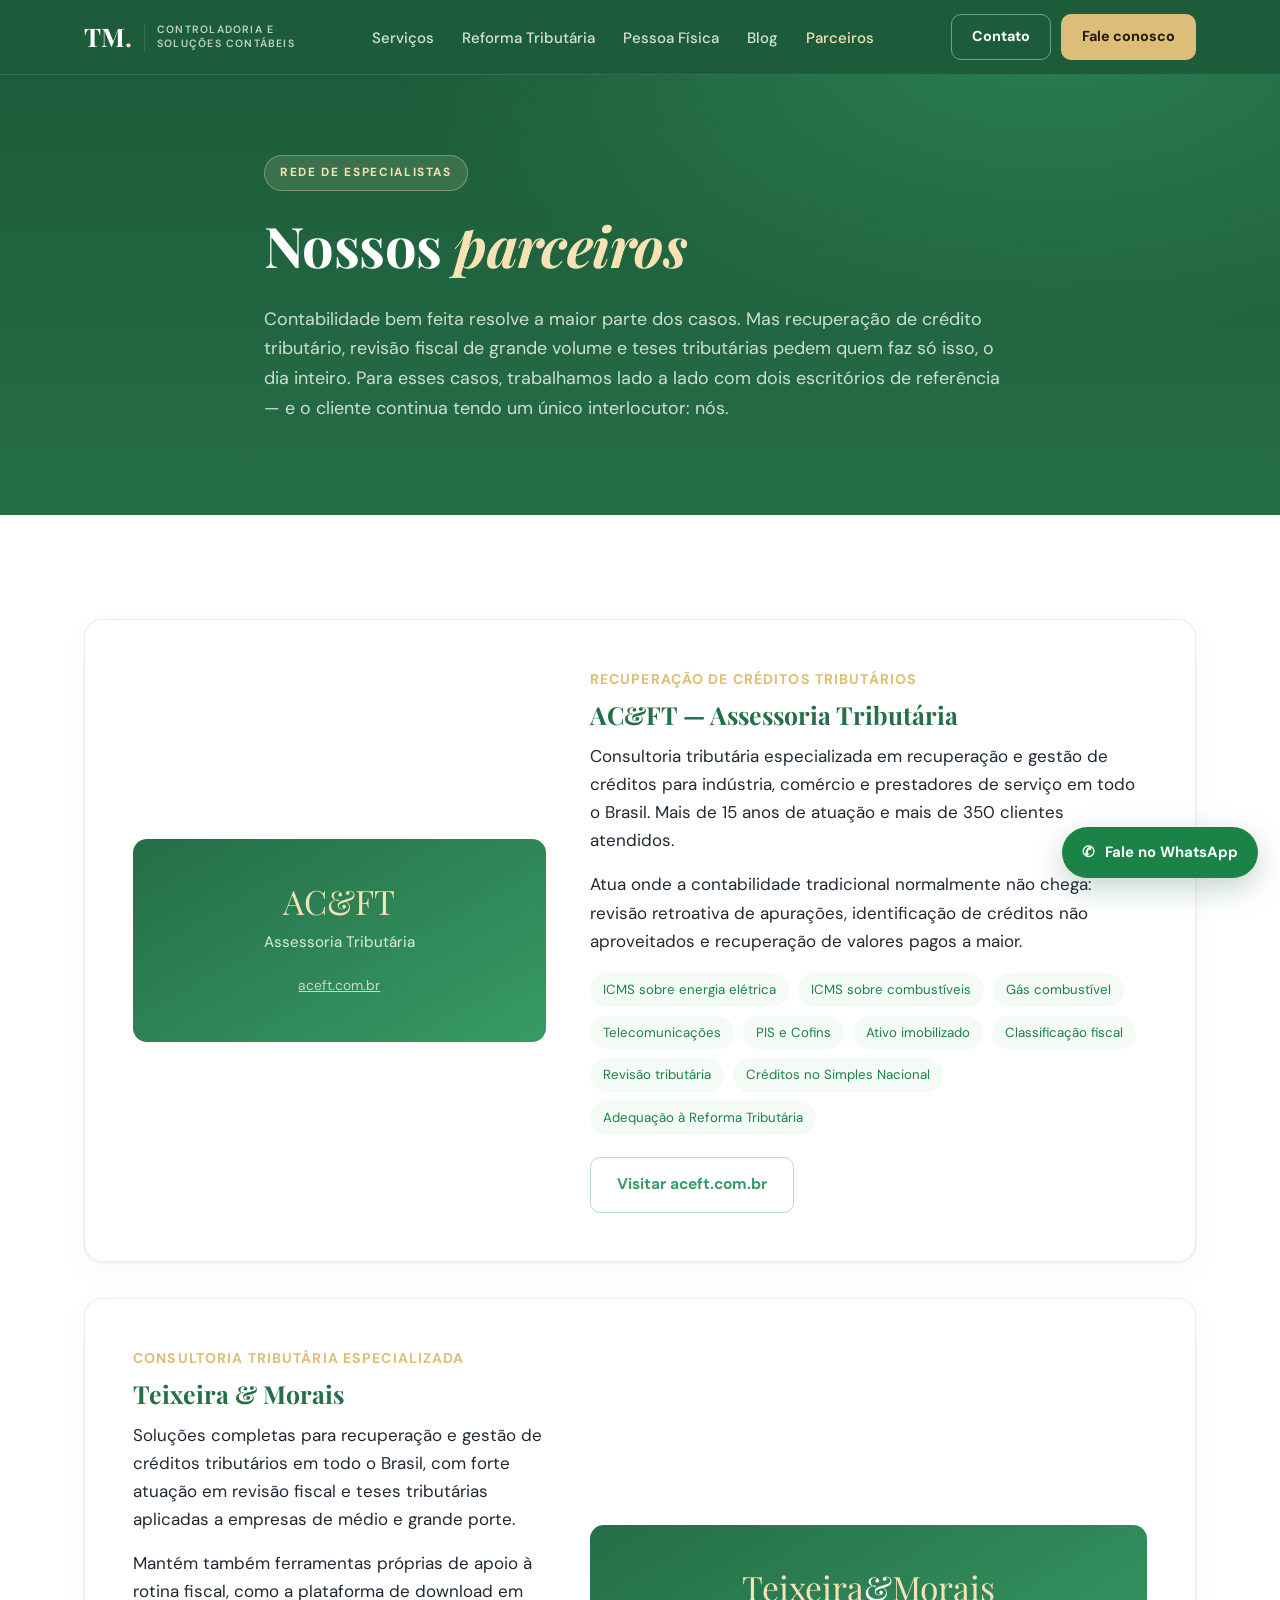
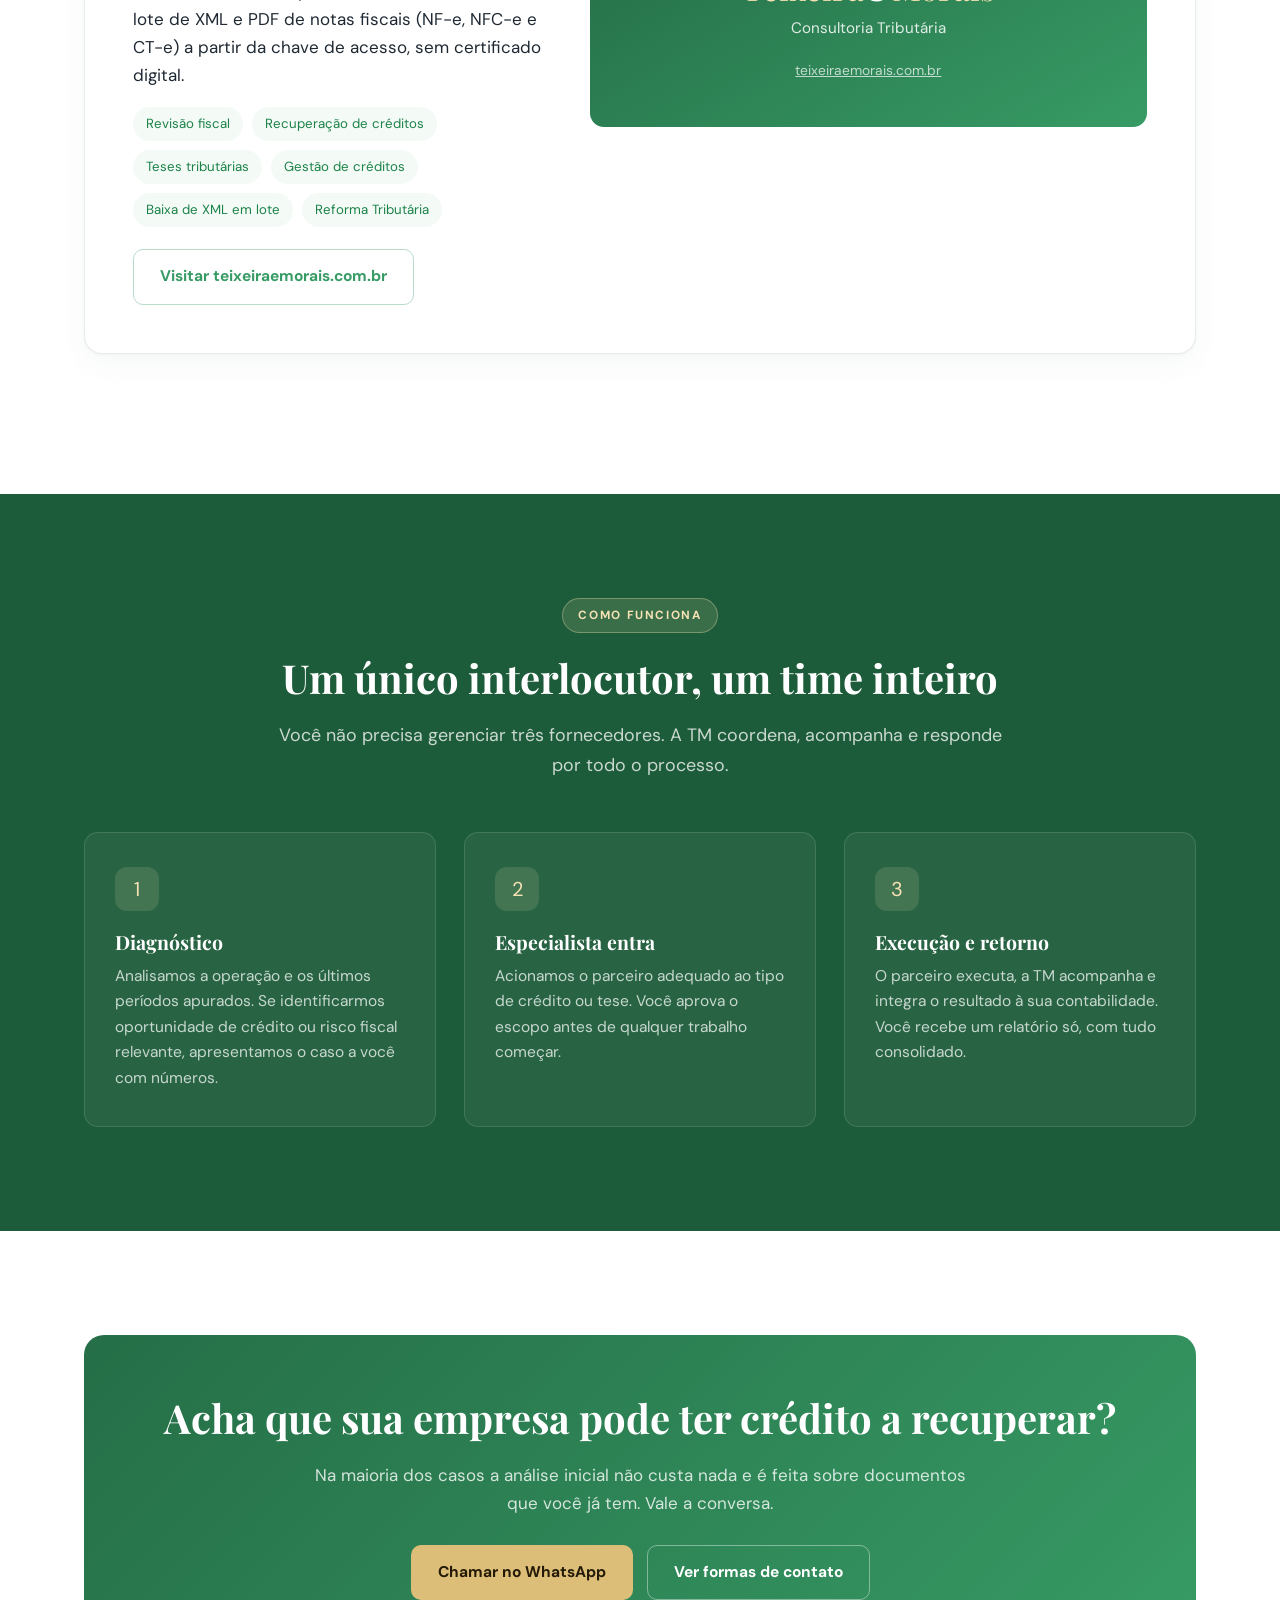
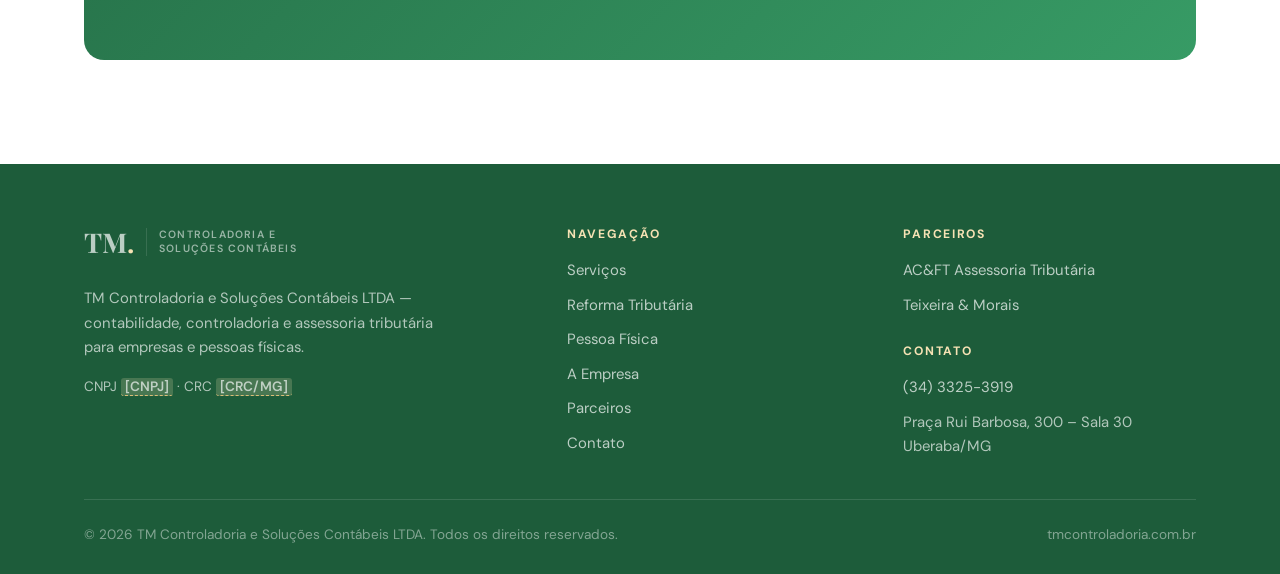
==== parceiros.html @ 01fd18ff "Site TM Controladoria com blog e 5 posts iniciais Co-Authored-By: Claude Opus 5.5 <noreply@anthropic" ====
<!DOCTYPE html>
<html lang="pt-BR">
<head>
<meta charset="utf-8">
<meta name="viewport" content="width=device-width, initial-scale=1">
<title>Parceiros | TM Controladoria e Soluções Contábeis</title>
<meta name="description" content="Parceiros da TM Controladoria e Soluções Contábeis, de Uberaba-MG: AC&FT Assessoria Tributária e Teixeira & Morais — especialistas em recuperação e gestão de créditos tributários.">
<meta name="theme-color" content="#1D5C3A">
<link rel="canonical" href="https://tmcontroladoria.com.br/parceiros.html">

<meta property="og:type" content="website">
<meta property="og:title" content="Parceiros | TM Controladoria e Soluções Contábeis">
<meta property="og:description" content="Rede de especialistas em recuperação de crédito tributário e consultoria fiscal.">
<meta property="og:locale" content="pt_BR">

<link rel="preconnect" href="https://fonts.googleapis.com">
<link rel="preconnect" href="https://fonts.gstatic.com" crossorigin>
<link href="https://fonts.googleapis.com/css2?family=DM+Sans:ital,opsz,wght@0,9..40,400;0,9..40,500;0,9..40,700;1,9..40,400&family=Playfair+Display:ital,wght@0,600;0,700;1,600&display=swap" rel="stylesheet">
<link rel="stylesheet" href="styles.css">
<link rel="stylesheet" href="blog.css">
<link rel="alternate" type="application/rss+xml" title="Blog TM Controladoria" href="feed.xml">
</head>
<body>

<header class="site-header">
  <div class="wrap nav">
    <a class="brand" href="index.html" aria-label="TM Controladoria e Soluções Contábeis"><span class="brand-mark">TM<span>.</span></span><span class="brand-name">Controladoria e<br>Soluções Contábeis</span></a>
    <button class="nav-toggle" id="navToggle" aria-label="Abrir menu" aria-expanded="false">☰</button>
    <ul class="nav-links" id="navLinks">
      <li><a href="index.html#servicos">Serviços</a></li>
      <li><a href="index.html#reforma">Reforma Tributária</a></li>
      <li><a href="index.html#pessoa-fisica">Pessoa Física</a></li>
      <li><a href="blog/">Blog</a></li>
      <li><a href="parceiros.html" class="is-active">Parceiros</a></li>
      <li class="nav-only-mobile"><a href="index.html#contato">Contato</a></li>
      <li class="nav-only-mobile nav-menu-cta"><a class="btn btn--gold" href="https://wa.me/553433253919" target="_blank" rel="noopener">Falar no WhatsApp</a></li>
    </ul>
    <div class="nav-cta">
      <a class="btn btn--ghost" href="index.html#contato">Contato</a>
      <a class="btn btn--gold" href="https://wa.me/553433253919" target="_blank" rel="noopener">Fale conosco</a>
    </div>
  </div>
</header>

<!-- ================= HERO ================= -->
<section class="hero" style="padding:80px 0 76px">
  <div class="wrap" style="max-width:800px">
    <span class="eyebrow">Rede de especialistas</span>
    <h1>Nossos <em>parceiros</em></h1>
    <p class="lead lead--light">Contabilidade bem feita resolve a maior parte dos casos. Mas recuperação de crédito tributário, revisão fiscal de grande volume e teses tributárias pedem quem faz só isso, o dia inteiro. Para esses casos, trabalhamos lado a lado com dois escritórios de referência — e o cliente continua tendo um único interlocutor: nós.</p>
  </div>
</section>

<!-- ================= PARCEIROS ================= -->
<section class="section">
  <div class="wrap">

    <!-- AC&FT -->
    <article class="partner">
      <div class="partner-media">
        <div class="mark">AC&amp;FT</div>
        <p style="color:rgba(255,255,255,.85);font-size:.95rem;margin-bottom:14px">Assessoria Tributária</p>
        <a class="url" href="https://aceft.com.br" target="_blank" rel="noopener">aceft.com.br</a>
      </div>
      <div>
        <p class="tagline">Recuperação de créditos tributários</p>
        <h3>AC&amp;FT — Assessoria Tributária</h3>
        <p>Consultoria tributária especializada em recuperação e gestão de créditos para indústria, comércio e prestadores de serviço em todo o Brasil. Mais de 15 anos de atuação e mais de 350 clientes atendidos.</p>
        <p>Atua onde a contabilidade tradicional normalmente não chega: revisão retroativa de apurações, identificação de créditos não aproveitados e recuperação de valores pagos a maior.</p>
        <ul class="tags">
          <li>ICMS sobre energia elétrica</li>
          <li>ICMS sobre combustíveis</li>
          <li>Gás combustível</li>
          <li>Telecomunicações</li>
          <li>PIS e Cofins</li>
          <li>Ativo imobilizado</li>
          <li>Classificação fiscal</li>
          <li>Revisão tributária</li>
          <li>Créditos no Simples Nacional</li>
          <li>Adequação à Reforma Tributária</li>
        </ul>
        <a class="btn btn--outline" href="https://aceft.com.br" target="_blank" rel="noopener">Visitar aceft.com.br</a>
      </div>
    </article>

    <!-- Teixeira & Morais -->
    <article class="partner">
      <div class="partner-media">
        <div class="mark">Teixeira<span style="color:#fff">&amp;</span>Morais</div>
        <p style="color:rgba(255,255,255,.85);font-size:.95rem;margin-bottom:14px">Consultoria Tributária</p>
        <a class="url" href="https://teixeiraemorais.com.br" target="_blank" rel="noopener">teixeiraemorais.com.br</a>
      </div>
      <div>
        <p class="tagline">Consultoria tributária especializada</p>
        <h3>Teixeira &amp; Morais</h3>
        <p>Soluções completas para recuperação e gestão de créditos tributários em todo o Brasil, com forte atuação em revisão fiscal e teses tributárias aplicadas a empresas de médio e grande porte.</p>
        <p>Mantém também ferramentas próprias de apoio à rotina fiscal, como a plataforma de download em lote de XML e PDF de notas fiscais (NF-e, NFC-e e CT-e) a partir da chave de acesso, sem certificado digital.</p>
        <ul class="tags">
          <li>Revisão fiscal</li>
          <li>Recuperação de créditos</li>
          <li>Teses tributárias</li>
          <li>Gestão de créditos</li>
          <li>Baixa de XML em lote</li>
          <li>Reforma Tributária</li>
        </ul>
        <a class="btn btn--outline" href="https://teixeiraemorais.com.br" target="_blank" rel="noopener">Visitar teixeiraemorais.com.br</a>
      </div>
    </article>

  </div>
</section>

<!-- ================= COMO FUNCIONA ================= -->
<section class="section dark">
  <div class="wrap">
    <div class="center">
      <span class="eyebrow">Como funciona</span>
      <h2>Um único interlocutor, um time inteiro</h2>
      <p class="lead lead--light">Você não precisa gerenciar três fornecedores. A TM coordena, acompanha e responde por todo o processo.</p>
    </div>

    <div class="grid grid-3" style="margin-top:52px">
      <article class="card">
        <div class="card-icon">1</div>
        <h3>Diagnóstico</h3>
        <p>Analisamos a operação e os últimos períodos apurados. Se identificarmos oportunidade de crédito ou risco fiscal relevante, apresentamos o caso a você com números.</p>
      </article>
      <article class="card">
        <div class="card-icon">2</div>
        <h3>Especialista entra</h3>
        <p>Acionamos o parceiro adequado ao tipo de crédito ou tese. Você aprova o escopo antes de qualquer trabalho começar.</p>
      </article>
      <article class="card">
        <div class="card-icon">3</div>
        <h3>Execução e retorno</h3>
        <p>O parceiro executa, a TM acompanha e integra o resultado à sua contabilidade. Você recebe um relatório só, com tudo consolidado.</p>
      </article>
    </div>
  </div>
</section>

<!-- ================= CTA ================= -->
<section class="section">
  <div class="wrap">
    <div class="cta">
      <h2>Acha que sua empresa pode ter crédito a recuperar?</h2>
      <p>Na maioria dos casos a análise inicial não custa nada e é feita sobre documentos que você já tem. Vale a conversa.</p>
      <div class="cta-actions">
        <a class="btn btn--gold" href="https://wa.me/553433253919" target="_blank" rel="noopener">Chamar no WhatsApp</a>
        <a class="btn btn--ghost" href="index.html#contato">Ver formas de contato</a>
      </div>
    </div>
  </div>
</section>

<!-- ================= RODAPÉ ================= -->
<footer class="site-footer">
  <div class="wrap">
    <div class="footer-grid">
      <div>
        <a class="brand brand--footer" href="index.html" aria-label="TM Controladoria e Soluções Contábeis"><span class="brand-mark">TM<span>.</span></span><span class="brand-name">Controladoria e<br>Soluções Contábeis</span></a>
        <p style="margin-top:14px;max-width:38ch">TM Controladoria e Soluções Contábeis LTDA — contabilidade, controladoria e assessoria tributária para empresas e pessoas físicas.</p>
        <p style="font-size:.85rem">CNPJ <span class="ph">[CNPJ]</span> · CRC <span class="ph">[CRC/MG]</span></p>
      </div>
      <div>
        <h4>Navegação</h4>
        <ul>
          <li><a href="index.html#servicos">Serviços</a></li>
          <li><a href="index.html#reforma">Reforma Tributária</a></li>
          <li><a href="index.html#pessoa-fisica">Pessoa Física</a></li>
          <li><a href="index.html#sobre">A Empresa</a></li>
          <li><a href="parceiros.html">Parceiros</a></li>
          <li><a href="index.html#contato">Contato</a></li>
        </ul>
      </div>
      <div>
        <h4>Parceiros</h4>
        <ul>
          <li><a href="https://aceft.com.br" target="_blank" rel="noopener">AC&amp;FT Assessoria Tributária</a></li>
          <li><a href="https://teixeiraemorais.com.br" target="_blank" rel="noopener">Teixeira &amp; Morais</a></li>
        </ul>
        <h4 style="margin-top:28px">Contato</h4>
        <ul>
          <li><a href="https://wa.me/553433253919" target="_blank" rel="noopener">(34) 3325-3919</a></li>
          <li>Praça Rui Barbosa, 300 – Sala 30<br>Uberaba/MG</li>
        </ul>
      </div>
    </div>
    <div class="footer-bottom">
      <span>© <span id="ano">2026</span> TM Controladoria e Soluções Contábeis LTDA. Todos os direitos reservados.</span>
      <span>tmcontroladoria.com.br</span>
    </div>
  </div>
</footer>

<a class="wa" href="https://wa.me/553433253919" target="_blank" rel="noopener" aria-label="Fale no WhatsApp">✆ <span>Fale no WhatsApp</span></a>

<script>
  document.getElementById('ano').textContent = new Date().getFullYear();
  var t = document.getElementById('navToggle'), n = document.getElementById('navLinks');
  t.addEventListener('click', function () {
    var open = n.classList.toggle('is-open');
    t.setAttribute('aria-expanded', open);
  });
  n.addEventListener('click', function (e) {
    if (e.target.tagName === 'A') n.classList.remove('is-open');
  });
</script>
</body>
</html>
---- styles.css ----
/* ==========================================================================
   TM Controladoria e Soluções Contábeis — folha de estilos
   Paleta e tipografia alinhadas ao padrão Teixeira & Morais
   ========================================================================== */

:root{
  /* Verdes */
  --green-950:#1D5C3A;
  --green-900:#256E47;
  --green-800:#2C8153;
  --green-700:#379B65;
  --green-500:#4CC781;
  --green-cta:#1B8248;
  --mint-200:#C6F2D5;
  --mint-50:#F4FAF6;
  --mint-25:#FBFDFC;

  /* Dourados */
  --gold-400:#F6E2B4;
  --gold-600:#DCBE78;

  /* Neutros */
  --ink:#1F2933;
  --slate:#5B6B7B;
  --line:rgba(255,255,255,.12);
  --line-dark:rgba(31,41,51,.09);
  --white:#ffffff;

  --serif:"Playfair Display",Georgia,"Times New Roman",serif;
  --sans:"DM Sans",-apple-system,BlinkMacSystemFont,"Segoe UI",Roboto,Helvetica,Arial,sans-serif;

  --wrap:1160px;
  --radius:14px;
  --shadow:0 1px 2px rgba(29,92,58,.04), 0 10px 28px rgba(29,92,58,.045);
}

*,*::before,*::after{box-sizing:border-box}
html{scroll-behavior:smooth;scroll-padding-top:84px;-webkit-text-size-adjust:100%}
body{
  margin:0;
  font-family:var(--sans);
  font-size:17px;
  line-height:1.65;
  color:var(--ink);
  background:var(--white);
  overflow-x:hidden;
}
img{max-width:100%;height:auto;display:block}
a{color:inherit}

h1,h2,h3,h4{font-family:var(--serif);font-weight:700;line-height:1.15;margin:0 0 .5em}
h1{font-size:clamp(2.1rem,5vw,3.5rem);letter-spacing:-.01em}
h2{font-size:clamp(1.7rem,3.4vw,2.5rem)}
h3{font-size:1.22rem}
p{margin:0 0 1rem}

.wrap{width:100%;max-width:var(--wrap);margin:0 auto;padding:0 24px}
.section{padding:104px 0}
.section--tight{padding:72px 0}
.center{text-align:center}
.lead{font-size:1.12rem;color:var(--slate);max-width:62ch}
.lead--light{color:rgba(255,255,255,.78)}
.center .lead{margin-left:auto;margin-right:auto}

/* --- Eyebrow / tag ------------------------------------------------------ */
.eyebrow{
  display:inline-block;font-size:.74rem;font-weight:700;letter-spacing:.14em;
  text-transform:uppercase;padding:7px 15px;border-radius:999px;
  background:rgba(246,226,180,.13);color:var(--gold-400);
  border:1px solid rgba(246,226,180,.34);margin-bottom:22px;
}
.eyebrow--dark{background:var(--mint-50);color:var(--green-700);border-color:rgba(55,155,101,.22)}

/* --- Botões ------------------------------------------------------------- */
.btn{
  display:inline-flex;align-items:center;justify-content:center;gap:8px;
  font-family:var(--sans);font-size:.97rem;font-weight:700;
  padding:14px 26px;border-radius:10px;border:1px solid transparent;
  text-decoration:none;cursor:pointer;transition:transform .15s ease,background .2s ease,color .2s ease;
}
.btn:hover{transform:translateY(-2px)}
.btn--gold{background:var(--gold-600);color:#241a08}
.btn--gold:hover{background:var(--gold-400)}
.btn--green{background:var(--green-cta);color:#fff}
.btn--green:hover{background:#43c67b}
.btn--ghost{border-color:rgba(255,255,255,.4);color:#fff}
.btn--ghost:hover{background:rgba(255,255,255,.09)}
.btn--outline{border-color:rgba(55,155,101,.35);color:var(--green-700)}
.btn--outline:hover{background:var(--mint-50)}

/* --- Cabeçalho ---------------------------------------------------------- */
.site-header{
  position:sticky;top:0;z-index:60;background:var(--green-950);
  border-bottom:1px solid var(--line);
}
.nav{display:flex;align-items:center;justify-content:space-between;height:74px;gap:24px}
.brand{
  display:inline-flex;align-items:center;gap:12px;text-decoration:none;color:#fff;
}
.brand-mark{
  font-family:var(--serif);font-size:1.6rem;font-weight:700;line-height:1;white-space:nowrap;
}
.brand-mark span{color:var(--gold-400)}
.brand-name{
  font-family:var(--sans);font-size:.66rem;font-weight:600;letter-spacing:.115em;
  text-transform:uppercase;color:rgba(255,255,255,.72);line-height:1.32;
  padding-left:12px;border-left:1px solid var(--line);
}
.brand:hover .brand-name{color:var(--gold-400)}
.brand--footer{margin-bottom:16px}
.brand--footer .brand-mark{font-size:1.7rem}
.brand--footer .brand-name{color:rgba(255,255,255,.55)}
.nav-links{display:flex;align-items:center;gap:28px;list-style:none;margin:0;padding:0}
.nav-links a{color:rgba(255,255,255,.82);text-decoration:none;font-size:.94rem;font-weight:500;transition:color .18s}
.nav-links a:hover,.nav-links a.is-active{color:var(--gold-400)}
.nav-cta{display:flex;gap:10px;align-items:center}
.nav-cta .btn{padding:10px 20px;font-size:.9rem}
.nav-only-mobile{display:none}
.nav-toggle{display:none;background:none;border:1px solid var(--line);border-radius:8px;color:#fff;padding:9px 12px;font-size:1.1rem;cursor:pointer;line-height:1}

/* --- Hero --------------------------------------------------------------- */
.hero{
  background:
    radial-gradient(1100px 500px at 82% -10%,rgba(55,155,101,.55),transparent 60%),
    linear-gradient(180deg,var(--green-950) 0%,var(--green-900) 100%);
  color:#fff;padding:96px 0 104px;position:relative;
}
.hero h1{color:#fff}
.hero h1 em{font-style:italic;color:var(--gold-400)}
.hero-grid{display:grid;grid-template-columns:1.05fr .95fr;gap:56px;align-items:center}
.hero ul{list-style:none;margin:26px 0 32px;padding:0;display:grid;gap:12px}
.hero ul li{padding-left:30px;position:relative;color:rgba(255,255,255,.86);font-size:1rem}
.hero ul li::before{content:"✓";position:absolute;left:0;top:-1px;color:var(--gold-400);font-weight:700}
.hero-actions{display:flex;flex-wrap:wrap;gap:14px}

.hero-card{
  background:rgba(255,255,255,.045);border:1px solid var(--line);
  border-radius:18px;padding:30px;backdrop-filter:blur(6px);
}
.hero-card h3{color:#fff;font-size:1.16rem;margin-bottom:6px}
.hero-card p{color:rgba(255,255,255,.72);font-size:.95rem}
.hero-card .stat-row{display:grid;grid-template-columns:repeat(2,1fr);gap:18px;margin-top:24px;padding-top:24px;border-top:1px solid var(--line)}
.hero-card .stat b{display:block;font-family:var(--serif);font-size:1.75rem;color:var(--gold-400);line-height:1.1}
.hero-card .stat span{font-size:.83rem;color:rgba(255,255,255,.62)}

/* --- Faixa de aviso ----------------------------------------------------- */
.alertbar{background:var(--gold-600);color:#241a08}
.alertbar .wrap{display:flex;align-items:center;justify-content:center;gap:12px;flex-wrap:wrap;padding-top:14px;padding-bottom:14px;text-align:center}
.alertbar strong{font-weight:700}
.alertbar p{margin:0;font-size:.95rem}
.alertbar a{color:#241a08;font-weight:700}

/* --- Cards -------------------------------------------------------------- */
.grid{display:grid;gap:28px}
.grid > *{min-width:0}
.grid-3{grid-template-columns:repeat(3,1fr)}
.grid-2{grid-template-columns:repeat(2,1fr)}
.grid-4{grid-template-columns:repeat(4,1fr)}

.card{
  background:#fff;border:1px solid var(--line-dark);border-radius:var(--radius);
  padding:34px 30px;box-shadow:var(--shadow);
  transition:border-color .2s ease,box-shadow .2s ease;
}
.card:hover{border-color:rgba(55,155,101,.28);box-shadow:0 2px 4px rgba(29,92,58,.05), 0 16px 36px rgba(29,92,58,.07)}
.card h3{color:var(--green-900)}
.card p{color:var(--slate);font-size:.97rem;margin-bottom:0}
.card ul{margin:16px 0 0;padding:0;list-style:none;display:grid;gap:9px}
.card ul li{position:relative;padding-left:22px;font-size:.94rem;color:var(--slate)}
.card ul li::before{content:"";position:absolute;left:0;top:.62em;width:7px;height:7px;border-radius:50%;background:var(--green-700)}
.card-icon{
  width:44px;height:44px;border-radius:12px;display:grid;place-items:center;
  background:var(--mint-50);color:var(--green-700);font-size:1.25rem;margin-bottom:20px;
  border:0;
}

/* --- Seção escura ------------------------------------------------------- */
.dark{background:var(--green-950);color:#fff}
.dark h2,.dark h3{color:#fff}
.dark p{color:rgba(255,255,255,.76)}
.dark .card{background:rgba(255,255,255,.05);border-color:var(--line);box-shadow:none}
.dark .card h3{color:#fff}
.dark .card p,.dark .card ul li{color:rgba(255,255,255,.74)}
.dark .card ul li::before{background:var(--gold-400)}
.dark .card-icon{background:rgba(246,226,180,.13);color:var(--gold-400);border-color:rgba(246,226,180,.3)}

.soft{background:var(--mint-25)}

/* --- Linha do tempo ----------------------------------------------------- */
.timeline{display:grid;grid-template-columns:repeat(4,1fr);gap:0;margin-top:44px}
.tl-item{padding:0 20px;border-left:2px solid rgba(246,226,180,.28);position:relative}
.tl-item:first-child{padding-left:20px}
.tl-item b{display:block;font-family:var(--serif);font-size:1.5rem;color:var(--gold-400);margin-bottom:6px}
.tl-item p{font-size:.92rem;margin:0;color:rgba(255,255,255,.72)}
.tl-item::before{content:"";position:absolute;left:-7px;top:6px;width:12px;height:12px;border-radius:50%;background:var(--gold-400);border:3px solid var(--green-950)}

/* --- Lista de checagem -------------------------------------------------- */
.checks{list-style:none;margin:24px 0 0;padding:0;display:grid;gap:14px}
.checks li{position:relative;padding-left:32px;color:var(--slate)}
.checks li::before{content:"✓";position:absolute;left:0;top:0;color:var(--green-700);font-weight:700;font-size:1.05rem}
.dark .checks li{color:rgba(255,255,255,.78)}
.dark .checks li::before{color:var(--gold-400)}

/* --- Parceiros ---------------------------------------------------------- */
.partner{
  display:grid;grid-template-columns:1fr 1.35fr;gap:44px;align-items:center;
  background:#fff;border:1px solid var(--line-dark);border-radius:18px;
  padding:48px;box-shadow:var(--shadow);margin-bottom:36px;
}
.partner:nth-child(even) .partner-media{order:2}
.partner-media{
  background:linear-gradient(150deg,var(--green-900),var(--green-700));
  border-radius:14px;padding:44px 32px;color:#fff;text-align:center;
}
.partner-media .mark{font-family:var(--serif);font-size:2.1rem;color:var(--gold-400);line-height:1.1;margin-bottom:10px}
.partner-media .url{font-size:.86rem;color:rgba(255,255,255,.7);word-break:break-all}
.partner h3{color:var(--green-900);font-size:1.55rem}
.partner .tagline{color:var(--gold-600);font-weight:700;font-size:.88rem;letter-spacing:.08em;text-transform:uppercase;margin-bottom:10px}

.tags{display:flex;flex-wrap:wrap;gap:9px;margin:18px 0 22px;padding:0;list-style:none}
.tags li{font-size:.83rem;padding:6px 13px;border-radius:999px;background:var(--mint-50);color:var(--green-cta);border:0}

/* --- CTA final ---------------------------------------------------------- */
.cta{
  background:linear-gradient(135deg,var(--green-900),var(--green-700));
  border-radius:20px;padding:60px 48px;color:#fff;text-align:center;
}
.cta h2{color:#fff}
.cta p{color:rgba(255,255,255,.8);max-width:56ch;margin-left:auto;margin-right:auto}
.cta-actions{display:flex;gap:14px;justify-content:center;flex-wrap:wrap;margin-top:28px}

/* --- Contato ------------------------------------------------------------ */
.contact-grid{display:grid;grid-template-columns:repeat(3,1fr);gap:26px;margin-top:40px}
.contact-grid > *{min-width:0}
.contact-item{text-align:center;min-width:0;padding:32px 22px;border:1px solid var(--line-dark);border-radius:var(--radius);background:#fff;box-shadow:var(--shadow)}
.contact-item .card-icon{margin:0 auto 16px}
.contact-item b{display:block;font-family:var(--serif);font-size:1.05rem;color:var(--green-900);margin-bottom:4px}
.contact-item span{color:var(--slate);font-size:.95rem;overflow-wrap:anywhere}

/* --- Rodapé ------------------------------------------------------------- */
.site-footer{background:var(--green-950);color:rgba(255,255,255,.66);padding:64px 0 28px;font-size:.93rem}
.footer-grid{display:grid;grid-template-columns:1.5fr 1fr 1fr;gap:44px;margin-bottom:40px}
.site-footer h4{font-family:var(--sans);font-size:.76rem;letter-spacing:.14em;text-transform:uppercase;color:var(--gold-400);margin-bottom:16px}
.site-footer ul{list-style:none;margin:0;padding:0;display:grid;gap:10px;overflow-wrap:anywhere}
.site-footer a{color:rgba(255,255,255,.7);text-decoration:none}
.site-footer a:hover{color:var(--gold-400)}
.footer-bottom{border-top:1px solid var(--line);padding-top:24px;display:flex;justify-content:space-between;gap:16px;flex-wrap:wrap;font-size:.85rem;color:rgba(255,255,255,.45)}

/* --- Placeholders visíveis ---------------------------------------------- */
.ph{
  background:rgba(246,226,180,.2);border-bottom:1px dashed var(--gold-600);
  padding:0 4px;border-radius:3px;font-weight:600;color:inherit;
}

/* --- WhatsApp flutuante ------------------------------------------------- */
.wa{
  position:fixed;right:22px;bottom:22px;z-index:70;display:inline-flex;align-items:center;gap:10px;
  background:var(--green-cta);color:#fff;text-decoration:none;font-weight:700;font-size:.93rem;
  padding:13px 20px;border-radius:999px;box-shadow:0 10px 30px rgba(29,92,58,.26);
}
.wa:hover{background:#43c67b}

/* --- Responsivo --------------------------------------------------------- */

/* --- Navegação colapsada (tablet e celular) ----------------------------- */
@media (max-width:900px){
  .nav{height:66px}
  .nav-links,.nav-cta{display:none}
  .nav-toggle{display:block;padding:11px 14px;font-size:1.15rem}
  .nav-links.is-open{
    display:flex;position:absolute;top:66px;left:0;right:0;flex-direction:column;
    align-items:stretch;gap:0;background:var(--green-900);
    border-bottom:1px solid var(--line);padding:6px 20px 20px;
    box-shadow:0 20px 40px rgba(0,0,0,.28);max-height:calc(100vh - 66px);overflow-y:auto;
  }
  .nav-links.is-open li{width:100%;border-bottom:1px solid var(--line)}
  .nav-links.is-open li a{display:block;padding:15px 0;font-size:1rem}
  .nav-links.is-open .nav-only-mobile{display:block}
  .nav-links.is-open .nav-menu-cta{border-bottom:0;padding-top:16px}
  .nav-links.is-open .nav-menu-cta a{display:flex;width:100%;padding:15px 20px;justify-content:center;text-align:center}
  .nav-links .btn--gold{color:#241a08}
  .nav-links .btn--gold:hover{color:#241a08}
  html{scroll-padding-top:76px}
}

/* --- Tablet -------------------------------------------------------------- */
@media (max-width:980px){
  .hero-grid{grid-template-columns:1fr;gap:40px}
  .grid-3,.grid-4{grid-template-columns:repeat(2,1fr)}
  .timeline{grid-template-columns:repeat(2,1fr);gap:28px 0}
  .partner{grid-template-columns:1fr;padding:32px}
  .partner:nth-child(even) .partner-media{order:0}
  .footer-grid{grid-template-columns:1fr 1fr}
}
@media (max-width:760px){
  body{font-size:16px}
  .wrap{padding:0 20px}
  .section{padding:56px 0}
  .section--tight{padding:44px 0}

  /* --- cabeçalho --- */
  .nav{height:66px}
  .brand-mark{font-size:1.4rem}
  .brand-name{font-size:.56rem;padding-left:10px;letter-spacing:.08em}

  /* --- hero --- */
  .hero{padding:56px 0 64px}
  .hero-grid{gap:32px}
  .eyebrow{font-size:.66rem;letter-spacing:.1em;padding:6px 12px;margin-bottom:18px}
  .hero ul{margin:22px 0 26px}
  .hero-actions{flex-direction:column;gap:10px}
  .hero-actions .btn{width:100%}
  .hero-card{padding:24px 20px}
  .hero-card .stat-row{gap:14px;margin-top:20px;padding-top:20px}
  .hero-card .stat b{font-size:1.5rem}

  /* --- blocos --- */
  .grid{gap:18px}
  .grid-2,.grid-3,.grid-4,.contact-grid{grid-template-columns:1fr}
  .card{padding:26px 22px}
  .timeline{grid-template-columns:1fr;gap:22px}
  .tl-item{padding-left:18px}
  .tl-item b{font-size:1.3rem}
  .partner{padding:24px 20px;gap:26px}
  .partner-media{padding:32px 22px}
  .partner-media .mark{font-size:1.7rem}
  .tags li{font-size:.78rem;padding:5px 11px}
  .cta{padding:38px 22px;border-radius:16px}
  .cta-actions{flex-direction:column;gap:10px}
  .cta-actions .btn{width:100%}
  .checks li{padding-left:28px}
  .contact-item{padding:24px 18px}

  /* --- rodapé --- */
  .site-footer{padding:48px 0 96px}
  .footer-grid{grid-template-columns:1fr;gap:30px;margin-bottom:30px}
  .footer-bottom{flex-direction:column;gap:8px}

  /* --- botão flutuante --- */
  .wa{right:16px;bottom:16px;padding:12px 18px;font-size:.88rem}
}

@media (max-width:400px){
  h1{font-size:1.95rem}
  .hero-card{padding:22px 18px}
  .alertbar p{font-size:.88rem}
  .wa span{display:none}
  .wa{padding:15px 16px;font-size:1.05rem}
}


@media (max-width:400px){
  .brand-name{display:none}
}
---- blog.css ----
/* ==========================================================================
   Blog — complementa styles.css (usa as mesmas variáveis do :root)
   ========================================================================== */

/* --- Heros do blog ------------------------------------------------------ */
.hero--blog{padding:76px 0 72px}
.hero--blog h1 em{font-style:italic;color:var(--gold-400)}
.hero--post{padding:64px 0 60px}
.hero--post h1{font-size:clamp(1.9rem,4.2vw,3rem);max-width:22ch}
.wrap--post{max-width:820px}
.breadcrumb{font-size:.85rem;color:rgba(255,255,255,.6);margin-bottom:22px}
.breadcrumb a{color:rgba(255,255,255,.78);text-decoration:none}
.breadcrumb a:hover{color:var(--gold-400)}
.post-byline{font-size:.9rem;color:rgba(255,255,255,.62);margin:22px 0 0}

/* --- Listagem ----------------------------------------------------------- */
.section--blog{padding:56px 0 96px;background:var(--mint-25)}
.chips{display:flex;flex-wrap:wrap;gap:10px;margin-bottom:36px}
.chip{
  display:inline-flex;align-items:center;gap:6px;padding:8px 16px;border-radius:999px;
  font-size:.88rem;font-weight:500;text-decoration:none;color:var(--ink);
  background:#fff;border:1px solid var(--line-dark);transition:background .18s,border-color .18s;
}
.chip small{font-size:.75rem;color:var(--slate)}
.chip:hover{border-color:rgba(55,155,101,.4)}
.chip.is-active{background:var(--green-950);color:#fff;border-color:var(--green-950)}
.chip.is-active small{color:var(--gold-400)}

.post-featured{
  display:block;text-decoration:none;color:#fff;margin-bottom:28px;
  background:linear-gradient(135deg,var(--green-950),var(--green-800));
  border-radius:18px;padding:44px 44px 40px;transition:transform .18s;
}
.post-featured:hover{transform:translateY(-3px)}
.post-featured .post-cat{color:var(--gold-400)}
.post-featured h2{color:#fff;max-width:26ch;margin:12px 0 14px}
.post-featured p{color:rgba(255,255,255,.78);max-width:64ch;font-size:1.05rem}
.post-featured .post-meta{color:rgba(255,255,255,.55)}

.post-grid{display:grid;grid-template-columns:repeat(3,1fr);gap:24px}
.post-card{
  background:#fff;border:1px solid var(--line-dark);border-radius:var(--radius);
  box-shadow:var(--shadow);transition:transform .18s,border-color .18s;
}
.post-card:hover{transform:translateY(-3px);border-color:rgba(55,155,101,.35)}
.post-card a{display:flex;flex-direction:column;height:100%;padding:26px 26px 22px;text-decoration:none;color:inherit}
.post-card h3{font-size:1.18rem;margin:10px 0 10px}
.post-card p{color:var(--slate);font-size:.95rem;flex:1}
.post-cat{font-size:.72rem;font-weight:700;letter-spacing:.12em;text-transform:uppercase;color:var(--green-700)}
.post-meta{font-size:.82rem;color:var(--slate);margin-top:6px}

.pagination{display:flex;justify-content:center;align-items:center;gap:22px;margin-top:48px;font-size:.92rem;color:var(--slate)}
.pagination a{color:var(--green-700);font-weight:700;text-decoration:none}

/* --- Artigo ------------------------------------------------------------- */
.section--post{padding:64px 0 88px}
.prose{font-size:1.08rem;line-height:1.78}
.prose > *:first-child{margin-top:0}
.prose h2{font-size:clamp(1.45rem,2.6vw,1.85rem);margin:2.2em 0 .6em}
.prose h3{font-size:1.25rem;margin:1.8em 0 .5em}
.prose p,.prose ul,.prose ol{margin:0 0 1.15em}
.prose ul,.prose ol{padding-left:1.3em}
.prose li{margin-bottom:.45em}
.prose li::marker{color:var(--green-700)}
.prose a{color:var(--green-700);font-weight:500;text-underline-offset:3px}
.prose strong{color:#13202b}
.prose blockquote{
  margin:1.6em 0;padding:18px 22px;border-left:4px solid var(--gold-600);
  background:var(--mint-50);border-radius:0 10px 10px 0;color:var(--ink);
}
.prose blockquote p:last-child{margin-bottom:0}
.prose hr{border:0;border-top:1px solid var(--line-dark);margin:2.4em 0}
.table-wrap{overflow-x:auto;margin:1.4em 0 1.6em;border:1px solid var(--line-dark);border-radius:12px}
.prose table{width:100%;border-collapse:collapse;font-size:.95rem;min-width:480px}
.prose th{background:var(--green-950);color:#fff;font-family:var(--sans);font-weight:700;text-align:left;padding:12px 14px}
.prose td{padding:11px 14px;border-top:1px solid var(--line-dark);vertical-align:top}
.prose tr:nth-child(even) td{background:var(--mint-25)}

.post-tags{list-style:none;display:flex;flex-wrap:wrap;gap:8px;padding:0;margin:28px 0 0}
.post-tags li{font-size:.8rem;padding:5px 12px;border-radius:999px;background:var(--mint-50);color:var(--green-700)}

.post-sources{margin-top:44px;padding:26px 28px;border:1px solid var(--line-dark);border-radius:var(--radius);background:var(--mint-25)}
.post-sources h2{font-family:var(--sans);font-size:.78rem;letter-spacing:.14em;text-transform:uppercase;color:var(--green-700);margin-bottom:14px}
.post-sources ul{margin:0 0 16px;padding-left:1.2em;font-size:.93rem}
.post-sources li{margin-bottom:6px}
.post-sources a{color:var(--green-700)}
.post-disclaimer{font-size:.84rem;color:var(--slate);margin:0}

.post-cta{
  margin-top:36px;padding:36px;border-radius:18px;color:#fff;text-align:center;
  background:radial-gradient(600px 240px at 80% 0%,rgba(76,199,129,.35),transparent 60%),var(--green-950);
}
.post-cta h2{color:#fff;font-size:clamp(1.35rem,2.6vw,1.75rem)}
.post-cta p{color:rgba(255,255,255,.75);max-width:52ch;margin:0 auto 22px}
.related-title{font-size:1.6rem;margin-bottom:28px}

/* --- Responsivo --------------------------------------------------------- */
@media (max-width:980px){
  .post-grid{grid-template-columns:repeat(2,1fr)}
}
@media (max-width:760px){
  .hero--blog{padding:52px 0 48px}
  .hero--post{padding:44px 0 40px}
  .section--blog{padding:36px 0 72px}
  .section--post{padding:40px 0 64px}
  .post-grid{grid-template-columns:1fr;gap:16px}
  .post-featured{padding:28px 22px}
  .post-card a{padding:22px 20px 18px}
  .prose{font-size:1.02rem}
  .post-sources{padding:22px 18px}
  .post-cta{padding:30px 20px}
  .post-cta .btn{width:100%}
  .chips{flex-wrap:nowrap;overflow-x:auto;margin:0 -20px 28px;padding:0 20px 4px;scrollbar-width:none}
  .chips::-webkit-scrollbar{display:none}
  .chip{flex:0 0 auto}
}
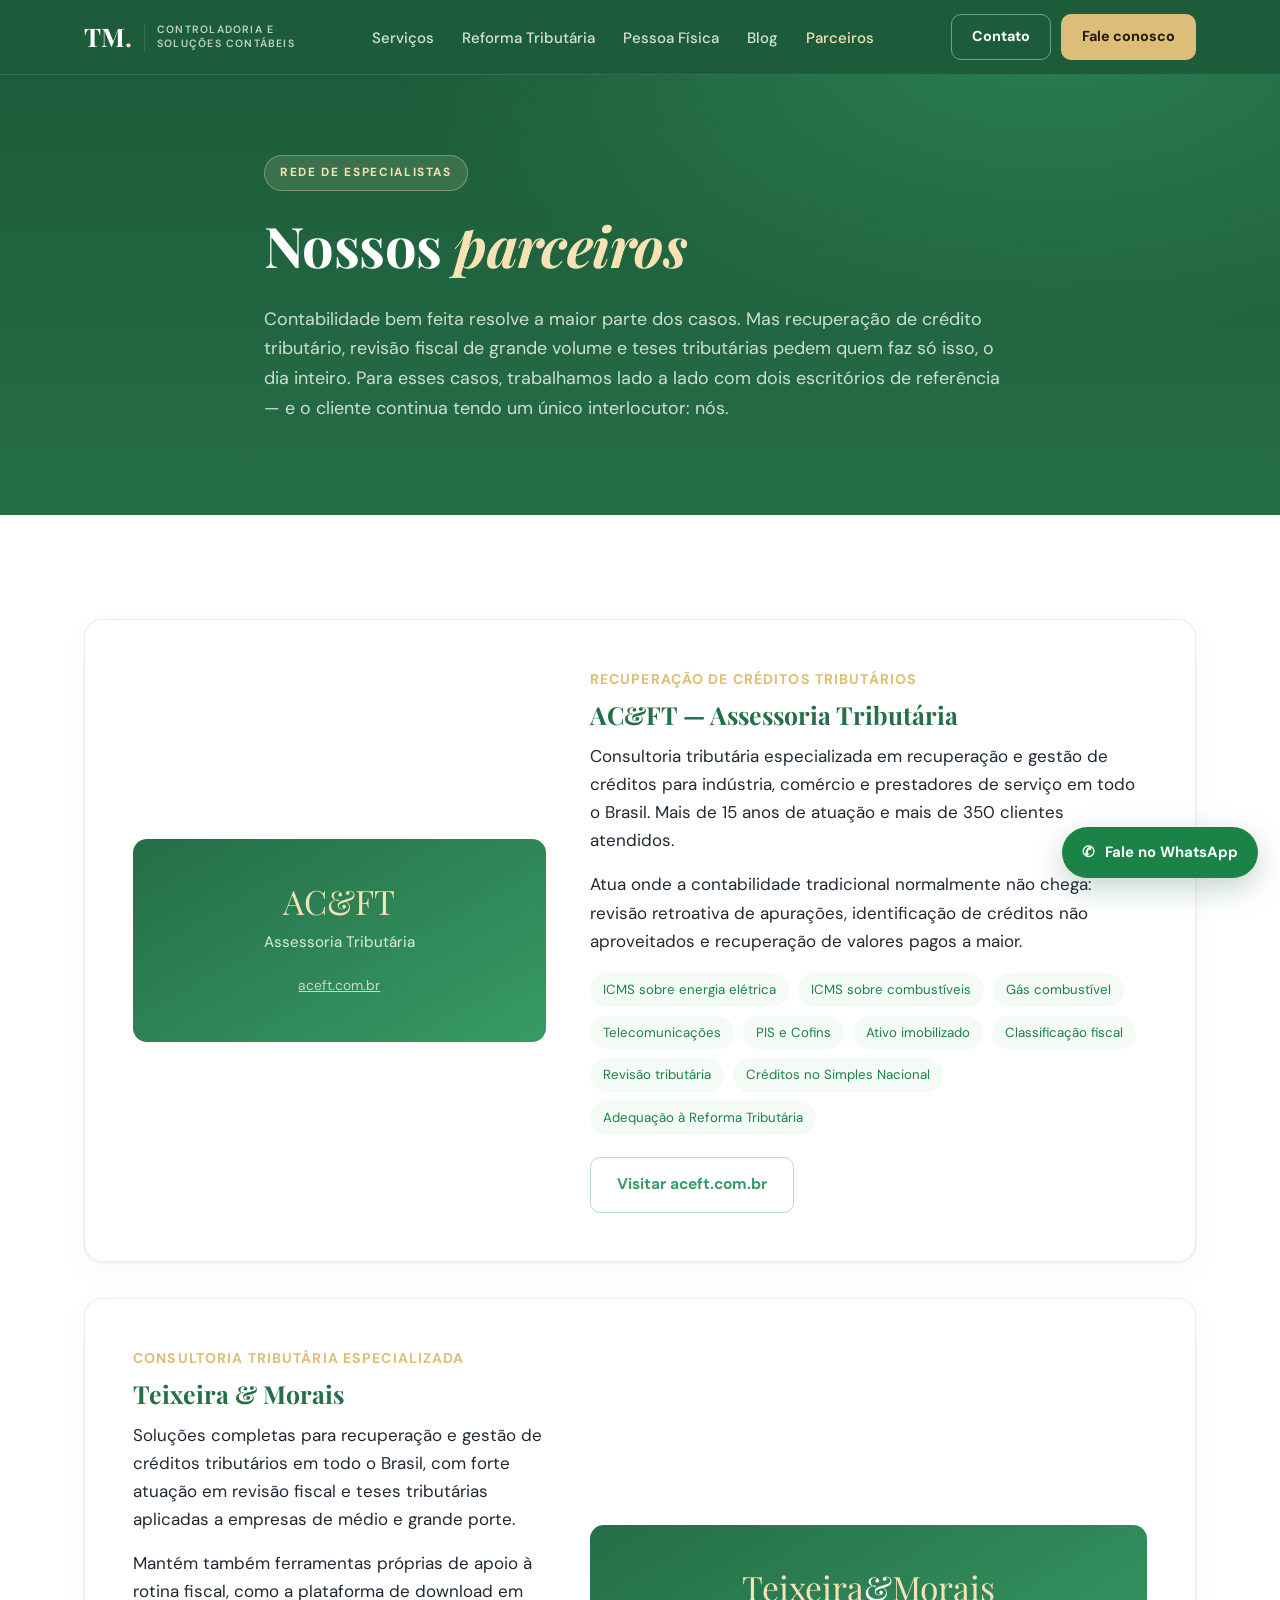
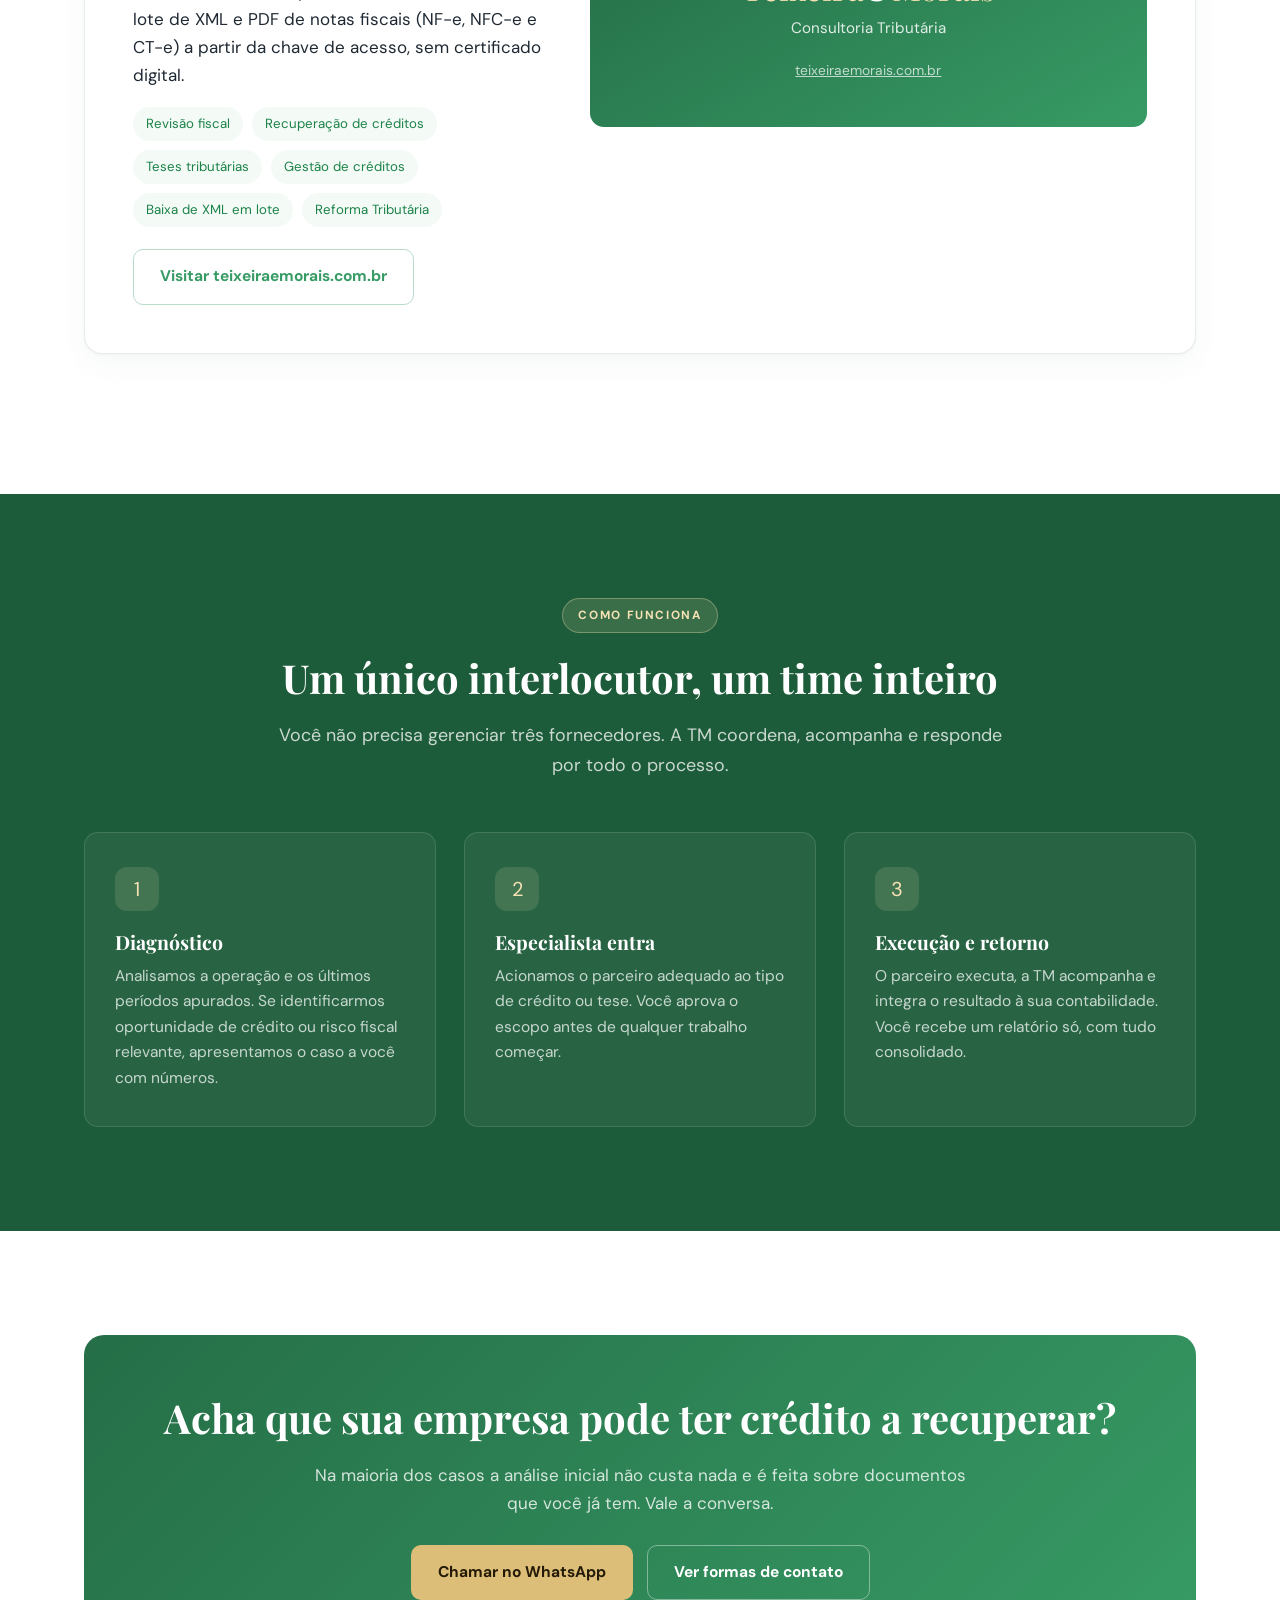
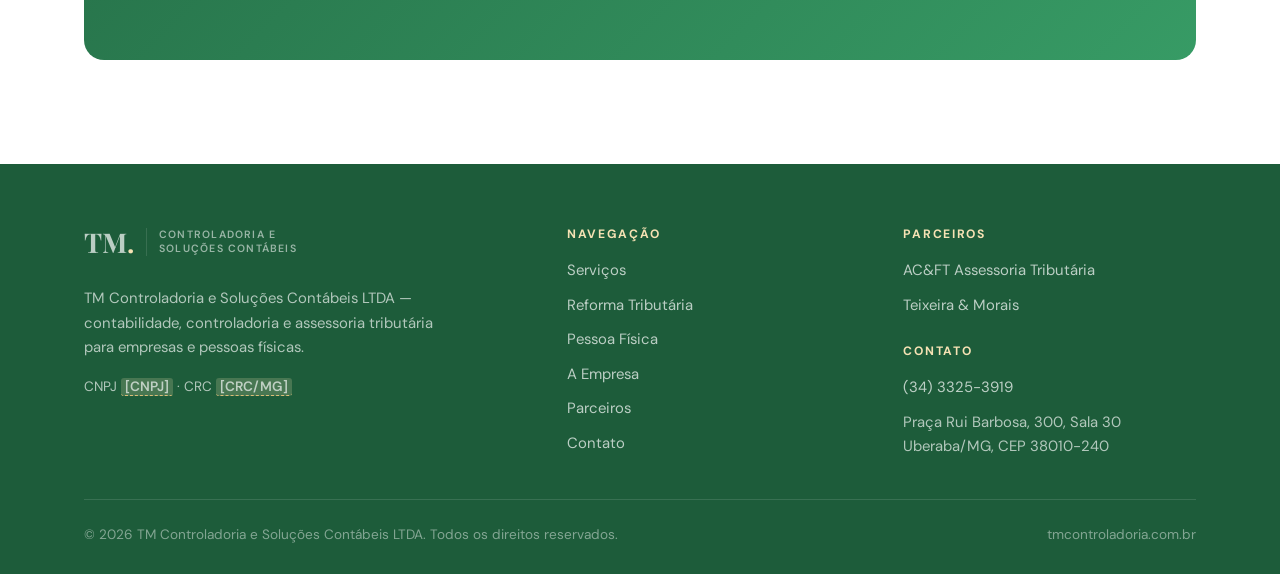
==== commit 0cfa0828: "Inclui CEP no endereço e nos dados estruturados Co-Authored-By: Claude Opus 5.5 <noreply@anthropic.c" ====
--- a/parceiros.html
+++ b/parceiros.html
@@ -12,6 +12,14 @@
 <meta property="og:title" content="Parceiros | TM Controladoria e Soluções Contábeis">
 <meta property="og:description" content="Rede de especialistas em recuperação de crédito tributário e consultoria fiscal.">
 <meta property="og:locale" content="pt_BR">
+<meta property="og:image" content="https://tmcontroladoria.com.br/assets/og-image.png">
+<meta property="og:image:width" content="1200">
+<meta property="og:image:height" content="630">
+<meta property="og:image:alt" content="TM Controladoria e Soluções Contábeis">
+<meta name="twitter:card" content="summary_large_image">
+<link rel="icon" href="/favicon.ico" sizes="any">
+<link rel="icon" type="image/png" href="/assets/icon-512.png">
+<link rel="apple-touch-icon" href="/assets/apple-touch-icon.png">
 
 <link rel="preconnect" href="https://fonts.googleapis.com">
 <link rel="preconnect" href="https://fonts.gstatic.com" crossorigin>
@@ -182,7 +190,7 @@
         <h4 style="margin-top:28px">Contato</h4>
         <ul>
           <li><a href="https://wa.me/553433253919" target="_blank" rel="noopener">(34) 3325-3919</a></li>
-          <li>Praça Rui Barbosa, 300 – Sala 30<br>Uberaba/MG</li>
+          <li>Praça Rui Barbosa, 300, Sala 30<br>Uberaba/MG, CEP 38010-240</li>
         </ul>
       </div>
     </div>
